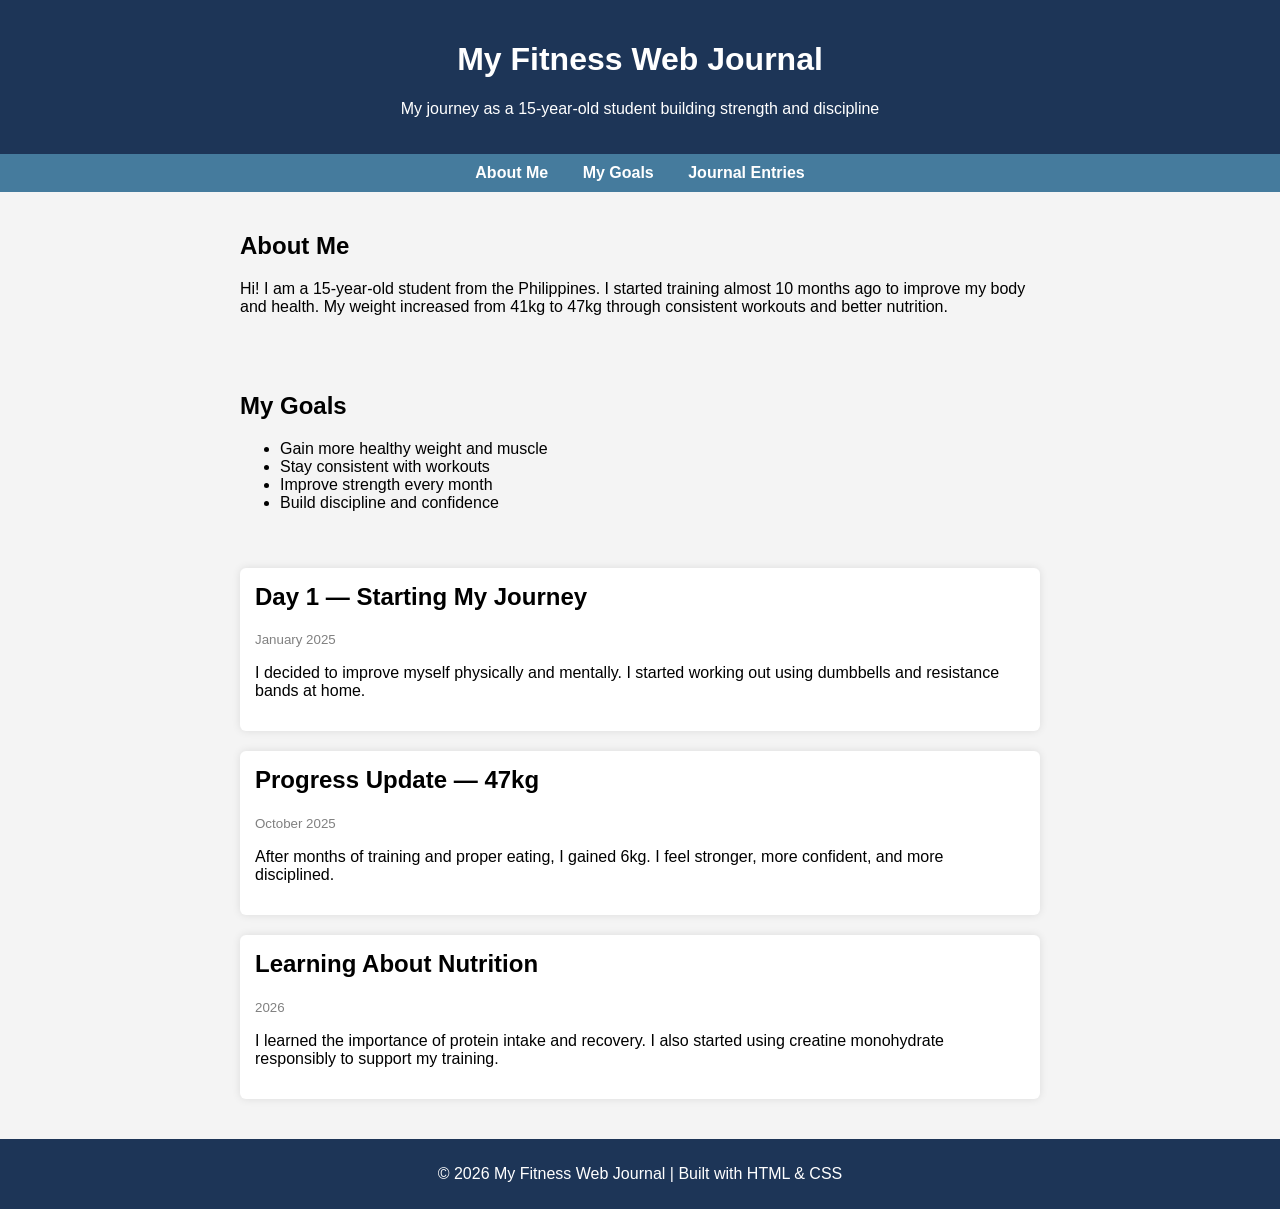
==== index.html @ 31e85442 "Rename index3.html to index.html" ====
<!DOCTYPE html>
<html lang="en">
<head>
  <meta charset="UTF-8">
  <meta name="viewport" content="width=device-width, initial-scale=1.0">
  <title>My Fitness Web Journal</title>
  <link rel="stylesheet" href="style3.css">
</head>
<body>

<header>
  <h1>My Fitness Web Journal</h1>
  <p>My journey as a 15-year-old student building strength and discipline</p>
</header>

<nav>
  <a href="#about">About Me</a>
  <a href="#goals">My Goals</a>
  <a href="#entries">Journal Entries</a>
</nav>

<section id="about">
  <h2>About Me</h2>
  <p>
    Hi! I am a 15-year-old student from the Philippines. 
    I started training almost 10 months ago to improve my body and health. 
    My weight increased from 41kg to 47kg through consistent workouts and better nutrition.
  </p>
</section>

<section id="goals">
  <h2>My Goals</h2>
  <ul>
    <li>Gain more healthy weight and muscle</li>
    <li>Stay consistent with workouts</li>
    <li>Improve strength every month</li>
    <li>Build discipline and confidence</li>
  </ul>
</section>

<section id="entries">

  <article class="entry">
    <h2>Day 1 — Starting My Journey</h2>
    <small>January 2025</small>
    <p>
      I decided to improve myself physically and mentally. 
      I started working out using dumbbells and resistance bands at home.
    </p>
  </article>

  <article class="entry">
    <h2>Progress Update — 47kg</h2>
    <small>October 2025</small>
    <p>
      After months of training and proper eating, I gained 6kg. 
      I feel stronger, more confident, and more disciplined.
    </p>
  </article>

  <article class="entry">
    <h2>Learning About Nutrition</h2>
    <small>2026</small>
    <p>
      I learned the importance of protein intake and recovery. 
      I also started using creatine monohydrate responsibly to support my training.
    </p>
  </article>

</section>

<footer>
  <p>© 2026 My Fitness Web Journal | Built with HTML & CSS</p>
</footer>

</body>
</html>
---- style3.css ----
body {
  font-family: Arial, sans-serif;
  background: #f4f4f4;
  margin: 0;
  padding: 0;
}

/* Header */
header {
  background: #1d3557;
  color: white;
  padding: 20px 0;
  text-align: center;
}

/* Navigation */
nav {
  background: #457b9d;
  text-align: center;
  padding: 10px 0;
}

nav a {
  color: white;
  margin: 0 15px;
  text-decoration: none;
  font-weight: bold;
}

nav a:hover {
  text-decoration: underline;
}

/* Sections */
section {
  max-width: 800px;
  margin: auto;
  padding: 20px;
}

/* Entries */
.entry {
  background: white;
  margin-bottom: 20px;
  padding: 15px;
  border-radius: 6px;
  box-shadow: 0 0 8px rgba(0, 0, 0, 0.1);
}

.entry h2 {
  margin-top: 0;
}

.entry small {
  color: gray;
}

/* Footer */
footer {
  background: #1d3557;
  color: white;
  text-align: center;
  padding: 10px 0;
}

/* Responsive */
@media (max-width: 600px) {
  nav a {
    display: block;
    margin: 8px 0;
  }
}
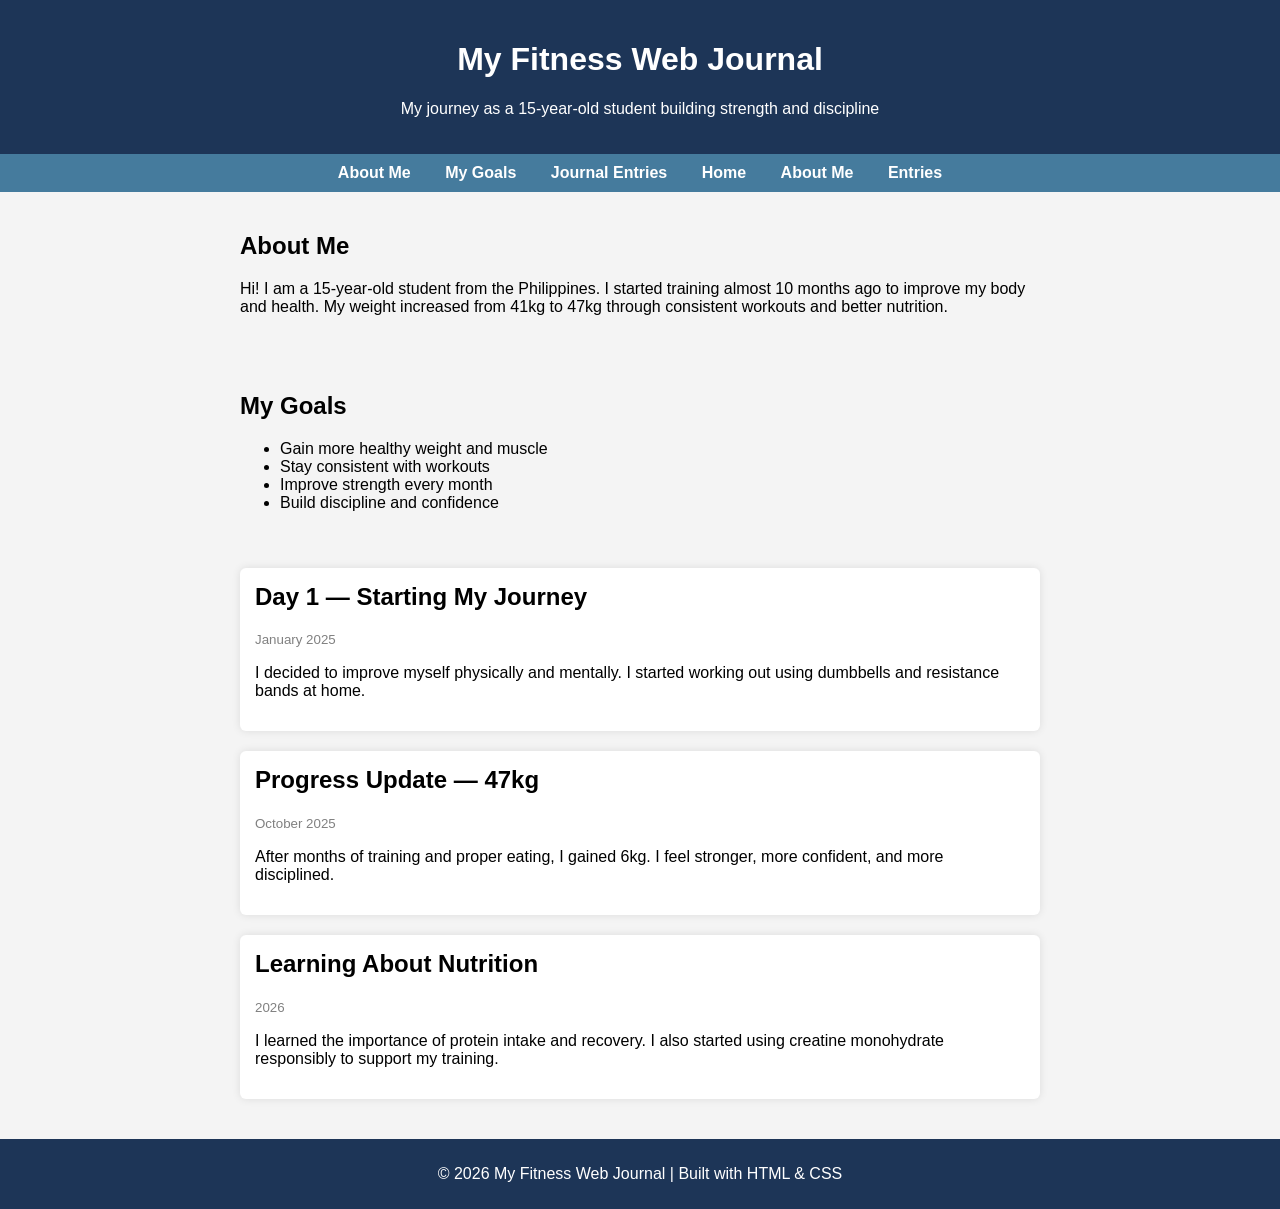
==== commit e8fb94b1: "Update index.html" ====
--- a/index.html
+++ b/index.html
@@ -4,7 +4,7 @@
   <meta charset="UTF-8">
   <meta name="viewport" content="width=device-width, initial-scale=1.0">
   <title>My Fitness Web Journal</title>
-  <link rel="stylesheet" href="style3.css">
+  <link rel="stylesheet" href="style.css">
 </head>
 <body>
 
@@ -17,6 +17,9 @@
   <a href="#about">About Me</a>
   <a href="#goals">My Goals</a>
   <a href="#entries">Journal Entries</a>
+  <a href="index.html">Home</a>
+  <a href="about.html">About Me</a>
+  <a href="#entries">Entries</a>
 </nav>
 
 <section id="about">
--- a/style.css
+++ b/style.css
@@ -0,0 +1,72 @@
+body {
+  font-family: Arial, sans-serif;
+  background: #f4f4f4;
+  margin: 0;
+  padding: 0;
+}
+
+/* Header */
+header {
+  background: #1d3557;
+  color: white;
+  padding: 20px 0;
+  text-align: center;
+}
+
+/* Navigation */
+nav {
+  background: #457b9d;
+  text-align: center;
+  padding: 10px 0;
+}
+
+nav a {
+  color: white;
+  margin: 0 15px;
+  text-decoration: none;
+  font-weight: bold;
+}
+
+nav a:hover {
+  text-decoration: underline;
+}
+
+/* Sections */
+section {
+  max-width: 800px;
+  margin: auto;
+  padding: 20px;
+}
+
+/* Entries */
+.entry {
+  background: white;
+  margin-bottom: 20px;
+  padding: 15px;
+  border-radius: 6px;
+  box-shadow: 0 0 8px rgba(0, 0, 0, 0.1);
+}
+
+.entry h2 {
+  margin-top: 0;
+}
+
+.entry small {
+  color: gray;
+}
+
+/* Footer */
+footer {
+  background: #1d3557;
+  color: white;
+  text-align: center;
+  padding: 10px 0;
+}
+
+/* Responsive */
+@media (max-width: 600px) {
+  nav a {
+    display: block;
+    margin: 8px 0;
+  }
+}
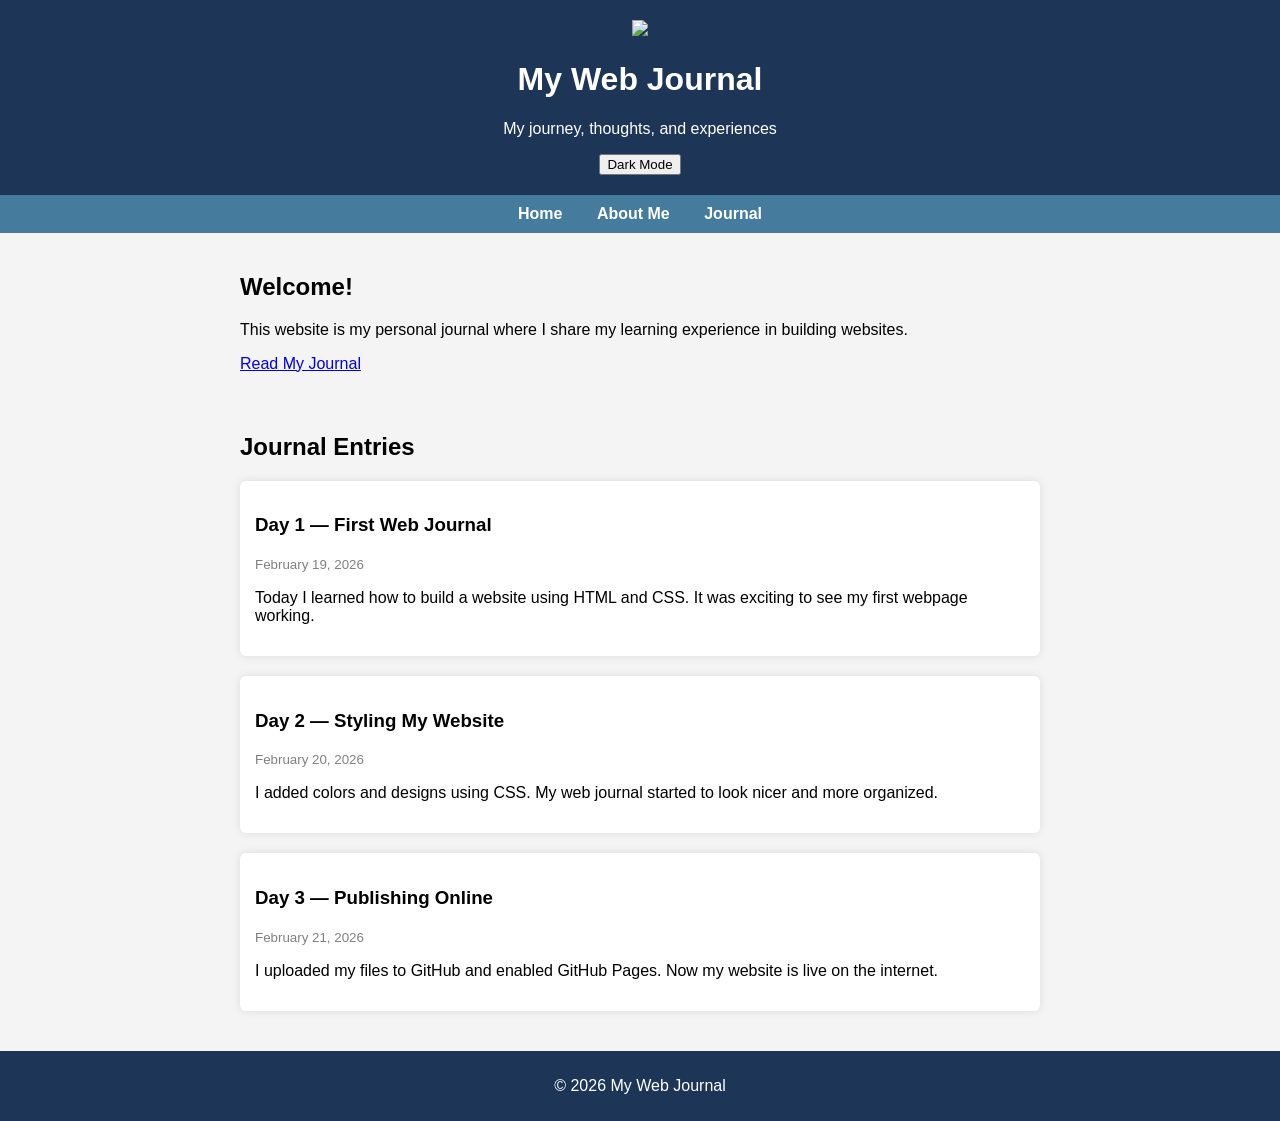
==== commit 8a3377b6: "Update index.html" ====
--- a/index.html
+++ b/index.html
@@ -1,80 +1,99 @@
 <!DOCTYPE html>
 <html lang="en">
 <head>
-  <meta charset="UTF-8">
-  <meta name="viewport" content="width=device-width, initial-scale=1.0">
-  <title>My Fitness Web Journal</title>
-  <link rel="stylesheet" href="style.css">
+<meta charset="UTF-8">
+<meta name="viewport" content="width=device-width, initial-scale=1.0">
+<title>My Web Journal</title>
+<link rel="stylesheet" href="style.css">
 </head>
+
 <body>
 
 <header>
-  <h1>My Fitness Web Journal</h1>
-  <p>My journey as a 15-year-old student building strength and discipline</p>
+
+<img src="https://cdn-icons-png.flaticon.com/512/3135/3135715.png" class="profile">
+
+<h1>My Web Journal</h1>
+<p>My journey, thoughts, and experiences</p>
+
+<button onclick="toggleDarkMode()" class="darkbtn">Dark Mode</button>
+
 </header>
 
 <nav>
-  <a href="#about">About Me</a>
-  <a href="#goals">My Goals</a>
-  <a href="#entries">Journal Entries</a>
-  <a href="index.html">Home</a>
-  <a href="about.html">About Me</a>
-  <a href="#entries">Entries</a>
+<a href="index.html">Home</a>
+<a href="about.html">About Me</a>
+<a href="#entries">Journal</a>
 </nav>
 
-<section id="about">
-  <h2>About Me</h2>
-  <p>
-    Hi! I am a 15-year-old student from the Philippines. 
-    I started training almost 10 months ago to improve my body and health. 
-    My weight increased from 41kg to 47kg through consistent workouts and better nutrition.
-  </p>
-</section>
+<section class="welcome">
 
-<section id="goals">
-  <h2>My Goals</h2>
-  <ul>
-    <li>Gain more healthy weight and muscle</li>
-    <li>Stay consistent with workouts</li>
-    <li>Improve strength every month</li>
-    <li>Build discipline and confidence</li>
-  </ul>
+<h2>Welcome!</h2>
+
+<p>
+This website is my personal journal where I share my learning
+experience in building websites.
+</p>
+
+<a href="#entries" class="btn">Read My Journal</a>
+
 </section>
 
 <section id="entries">
 
-  <article class="entry">
-    <h2>Day 1 — Starting My Journey</h2>
-    <small>January 2025</small>
-    <p>
-      I decided to improve myself physically and mentally. 
-      I started working out using dumbbells and resistance bands at home.
-    </p>
-  </article>
+<h2 class="section-title">Journal Entries</h2>
 
-  <article class="entry">
-    <h2>Progress Update — 47kg</h2>
-    <small>October 2025</small>
-    <p>
-      After months of training and proper eating, I gained 6kg. 
-      I feel stronger, more confident, and more disciplined.
-    </p>
-  </article>
+<article class="entry">
 
-  <article class="entry">
-    <h2>Learning About Nutrition</h2>
-    <small>2026</small>
-    <p>
-      I learned the importance of protein intake and recovery. 
-      I also started using creatine monohydrate responsibly to support my training.
-    </p>
-  </article>
+<h3>Day 1 — First Web Journal</h3>
+<small>February 19, 2026</small>
+
+<p>
+Today I learned how to build a website using HTML and CSS.
+It was exciting to see my first webpage working.
+</p>
+
+</article>
+
+<article class="entry">
+
+<h3>Day 2 — Styling My Website</h3>
+<small>February 20, 2026</small>
+
+<p>
+I added colors and designs using CSS.
+My web journal started to look nicer and more organized.
+</p>
+
+</article>
+
+<article class="entry">
+
+<h3>Day 3 — Publishing Online</h3>
+<small>February 21, 2026</small>
+
+<p>
+I uploaded my files to GitHub and enabled GitHub Pages.
+Now my website is live on the internet.
+</p>
+
+</article>
 
 </section>
 
 <footer>
-  <p>© 2026 My Fitness Web Journal | Built with HTML & CSS</p>
+
+<p>© 2026 My Web Journal</p>
+
 </footer>
+
+<script>
+
+function toggleDarkMode(){
+document.body.classList.toggle("dark");
+}
+
+</script>
 
 </body>
 </html>
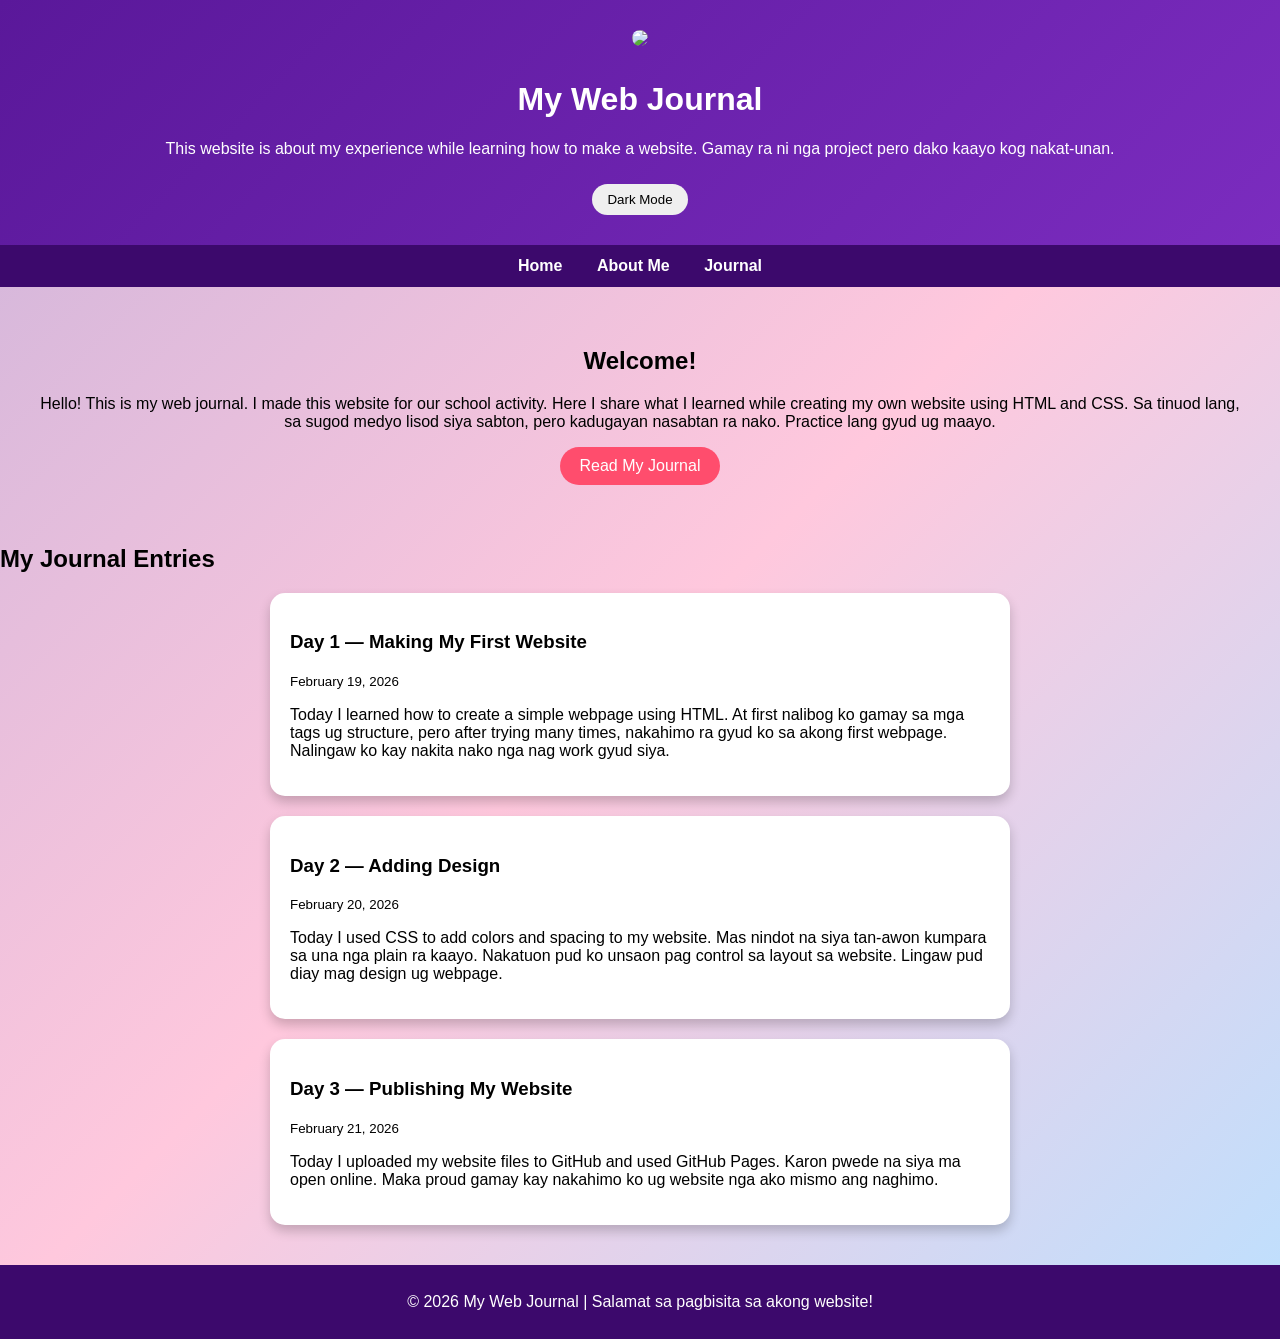
==== commit ca255a81: "Update index.html" ====
--- a/index.html
+++ b/index.html
@@ -14,7 +14,7 @@
 <img src="https://cdn-icons-png.flaticon.com/512/3135/3135715.png" class="profile">
 
 <h1>My Web Journal</h1>
-<p>My journey, thoughts, and experiences</p>
+<p>This website is about my experience while learning how to make a website. Gamay ra ni nga project pero dako kaayo kog nakat-unan.</p>
 
 <button onclick="toggleDarkMode()" class="darkbtn">Dark Mode</button>
 
@@ -31,8 +31,10 @@
 <h2>Welcome!</h2>
 
 <p>
-This website is my personal journal where I share my learning
-experience in building websites.
+Hello! This is my web journal. I made this website for our school activity.
+Here I share what I learned while creating my own website using HTML and CSS.
+Sa tinuod lang, sa sugod medyo lisod siya sabton, pero kadugayan nasabtan ra nako.
+Practice lang gyud ug maayo.
 </p>
 
 <a href="#entries" class="btn">Read My Journal</a>
@@ -41,40 +43,45 @@
 
 <section id="entries">
 
-<h2 class="section-title">Journal Entries</h2>
+<h2 class="section-title">My Journal Entries</h2>
 
 <article class="entry">
 
-<h3>Day 1 — First Web Journal</h3>
+<h3>Day 1 — Making My First Website</h3>
 <small>February 19, 2026</small>
 
 <p>
-Today I learned how to build a website using HTML and CSS.
-It was exciting to see my first webpage working.
+Today I learned how to create a simple webpage using HTML.
+At first nalibog ko gamay sa mga tags ug structure,
+pero after trying many times, nakahimo ra gyud ko sa akong first webpage.
+Nalingaw ko kay nakita nako nga nag work gyud siya.
 </p>
 
 </article>
 
 <article class="entry">
 
-<h3>Day 2 — Styling My Website</h3>
+<h3>Day 2 — Adding Design</h3>
 <small>February 20, 2026</small>
 
 <p>
-I added colors and designs using CSS.
-My web journal started to look nicer and more organized.
+Today I used CSS to add colors and spacing to my website.
+Mas nindot na siya tan-awon kumpara sa una nga plain ra kaayo.
+Nakatuon pud ko unsaon pag control sa layout sa website.
+Lingaw pud diay mag design ug webpage.
 </p>
 
 </article>
 
 <article class="entry">
 
-<h3>Day 3 — Publishing Online</h3>
+<h3>Day 3 — Publishing My Website</h3>
 <small>February 21, 2026</small>
 
 <p>
-I uploaded my files to GitHub and enabled GitHub Pages.
-Now my website is live on the internet.
+Today I uploaded my website files to GitHub and used GitHub Pages.
+Karon pwede na siya ma open online. Maka proud gamay kay
+nakahimo ko ug website nga ako mismo ang naghimo.
 </p>
 
 </article>
@@ -83,7 +90,7 @@
 
 <footer>
 
-<p>© 2026 My Web Journal</p>
+<p>© 2026 My Web Journal | Salamat sa pagbisita sa akong website!</p>
 
 </footer>
 
--- a/style.css
+++ b/style.css
@@ -1,72 +1,177 @@
-body {
-  font-family: Arial, sans-serif;
-  background: #f4f4f4;
-  margin: 0;
-  padding: 0;
+body{
+
+font-family: Arial, sans-serif;
+margin:0;
+
+background:linear-gradient(135deg,#cdb4db,#ffc8dd,#bde0fe);
+
 }
 
 /* Header */
-header {
-  background: #1d3557;
-  color: white;
-  padding: 20px 0;
-  text-align: center;
+
+header{
+
+text-align:center;
+padding:30px;
+color:white;
+background:linear-gradient(135deg,#5a189a,#7b2cbf);
+
+}
+
+/* Profile */
+
+.profile{
+
+width:100px;
+border-radius:50%;
+margin-bottom:10px;
+
 }
 
 /* Navigation */
-nav {
-  background: #457b9d;
-  text-align: center;
-  padding: 10px 0;
+
+nav{
+
+background:#3c096c;
+text-align:center;
+padding:12px;
+
 }
 
-nav a {
-  color: white;
-  margin: 0 15px;
-  text-decoration: none;
-  font-weight: bold;
+nav a{
+
+color:white;
+text-decoration:none;
+margin:0 15px;
+font-weight:bold;
+
 }
 
-nav a:hover {
-  text-decoration: underline;
+nav a:hover{
+
+color:#ffc8dd;
+
 }
 
-/* Sections */
-section {
-  max-width: 800px;
-  margin: auto;
-  padding: 20px;
+/* Welcome */
+
+.welcome{
+
+text-align:center;
+padding:40px;
+
+}
+
+/* Button */
+
+.btn{
+
+display:inline-block;
+background:#ff4d6d;
+color:white;
+padding:10px 20px;
+border-radius:25px;
+text-decoration:none;
+
+}
+
+.btn:hover{
+
+background:#c9184a;
+
+}
+
+/* Dark Mode Button */
+
+.darkbtn{
+
+margin-top:10px;
+padding:8px 15px;
+border:none;
+border-radius:20px;
+cursor:pointer;
+
 }
 
 /* Entries */
-.entry {
-  background: white;
-  margin-bottom: 20px;
-  padding: 15px;
-  border-radius: 6px;
-  box-shadow: 0 0 8px rgba(0, 0, 0, 0.1);
+
+.entry{
+
+background:white;
+max-width:700px;
+margin:20px auto;
+padding:20px;
+border-radius:15px;
+
+box-shadow:0 6px 12px rgba(0,0,0,0.2);
+
+transition:transform 0.3s;
+
 }
 
-.entry h2 {
-  margin-top: 0;
+.entry:hover{
+
+transform:scale(1.03);
+
 }
 
-.entry small {
-  color: gray;
+/* About Card */
+
+.about-card{
+
+background:white;
+max-width:700px;
+margin:40px auto;
+padding:25px;
+border-radius:15px;
+
+box-shadow:0 6px 12px rgba(0,0,0,0.2);
+
 }
 
 /* Footer */
-footer {
-  background: #1d3557;
-  color: white;
-  text-align: center;
-  padding: 10px 0;
+
+footer{
+
+background:#3c096c;
+color:white;
+text-align:center;
+padding:12px;
+margin-top:40px;
+
+}
+
+/* Dark Mode */
+
+.dark{
+
+background:#121212;
+color:white;
+
+}
+
+.dark .entry,
+.dark .about-card{
+
+background:#1f1f1f;
+
+}
+
+.dark nav{
+
+background:#000;
+
 }
 
 /* Responsive */
-@media (max-width: 600px) {
-  nav a {
-    display: block;
-    margin: 8px 0;
-  }
+
+@media(max-width:600px){
+
+nav a{
+
+display:block;
+margin:10px;
+
 }
+
+}
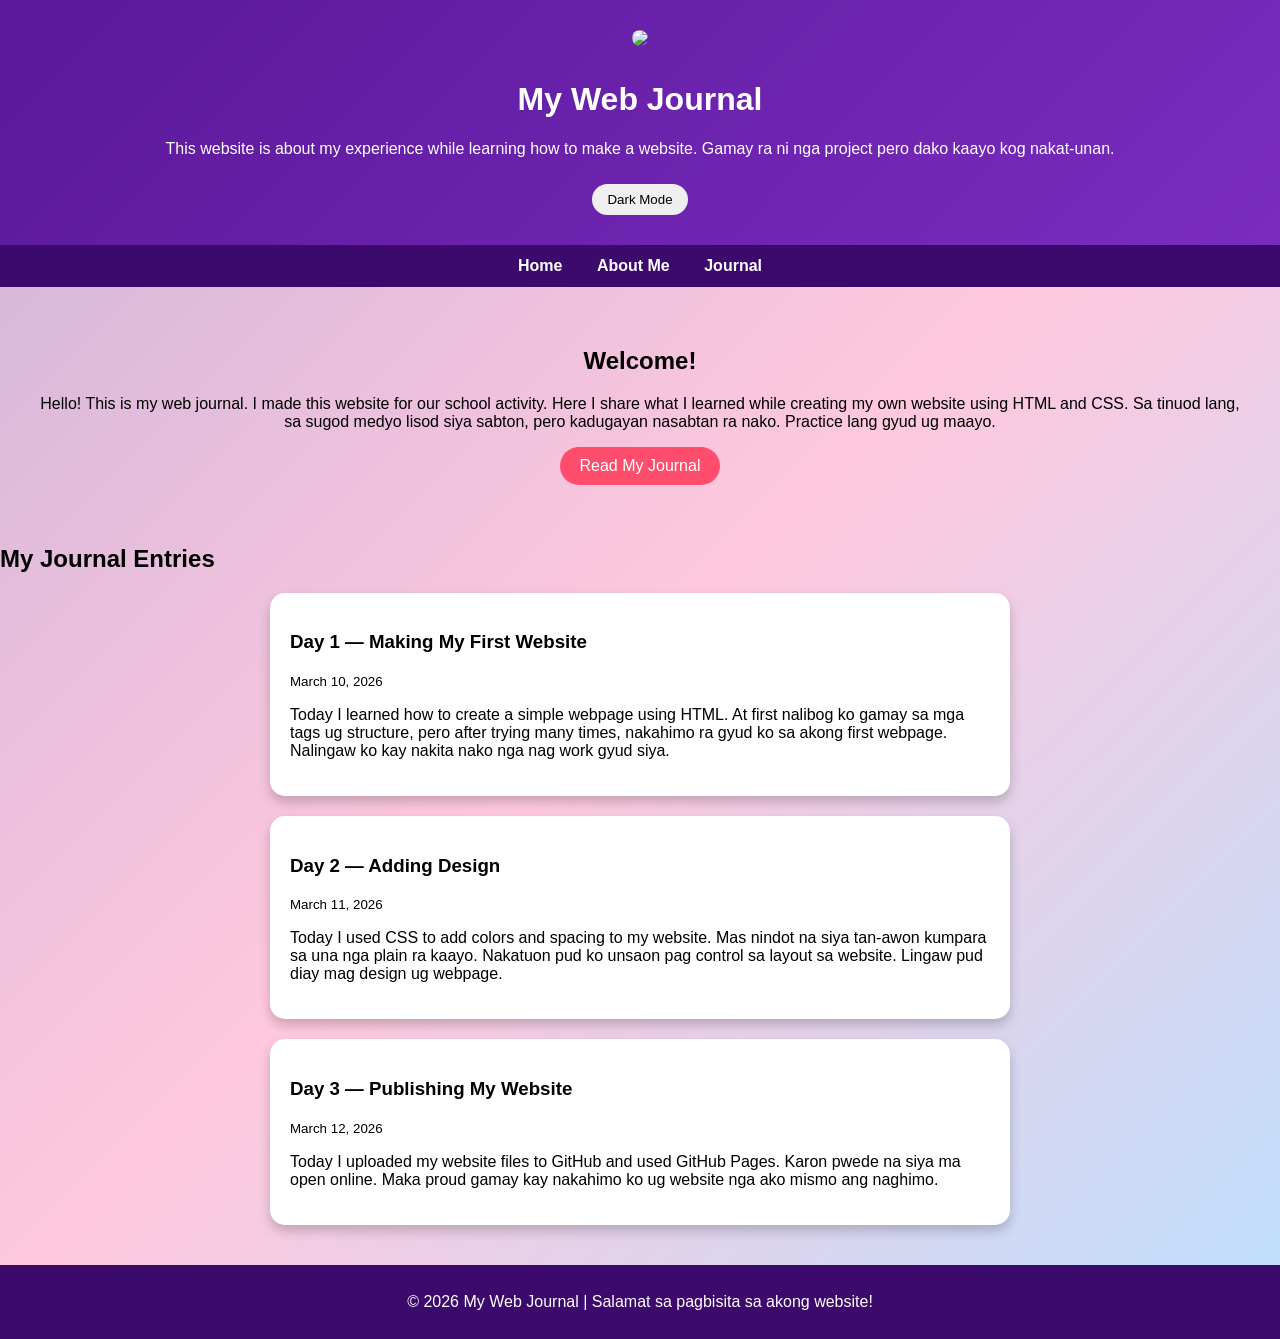
==== commit a3cba255: "Update index.html" ====
--- a/index.html
+++ b/index.html
@@ -48,7 +48,7 @@
 <article class="entry">
 
 <h3>Day 1 — Making My First Website</h3>
-<small>February 19, 2026</small>
+<small>March 10, 2026</small>
 
 <p>
 Today I learned how to create a simple webpage using HTML.
@@ -62,7 +62,7 @@
 <article class="entry">
 
 <h3>Day 2 — Adding Design</h3>
-<small>February 20, 2026</small>
+<small>March 11, 2026</small>
 
 <p>
 Today I used CSS to add colors and spacing to my website.
@@ -76,7 +76,7 @@
 <article class="entry">
 
 <h3>Day 3 — Publishing My Website</h3>
-<small>February 21, 2026</small>
+<small>March 12, 2026</small>
 
 <p>
 Today I uploaded my website files to GitHub and used GitHub Pages.
